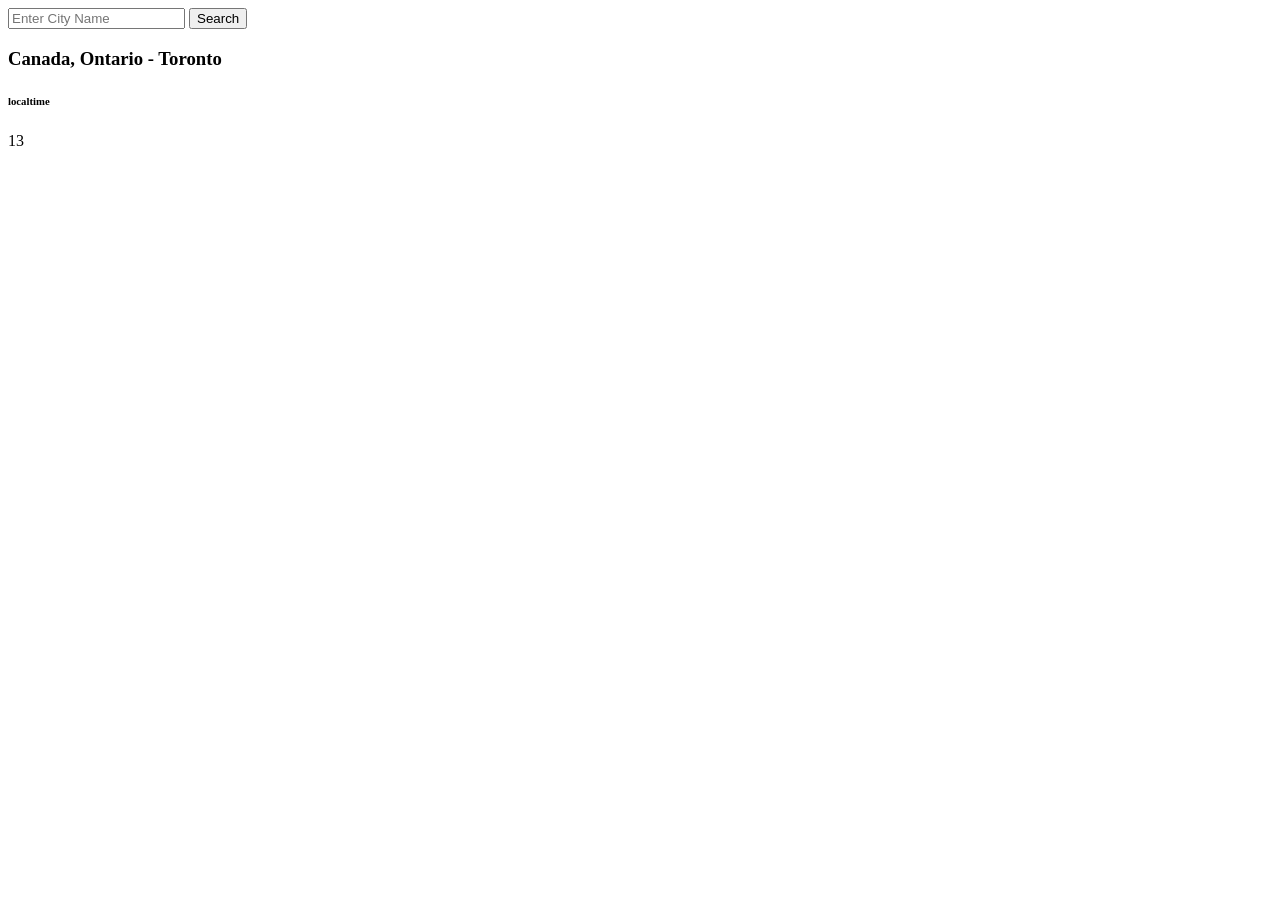
==== weather-app/index.html @ ab496fe7 "fetching data using async-await" ====
<!DOCTYPE html>
<html lang="en">
<head>
    <meta charset="UTF-8">
    <meta name="viewport" content="width=device-width, initial-scale=1.0">
    <title>Weather-App</title>
</head>
<body>
    <div>
        <input id="city-input" type="text" placeholder="Enter City Name">
        <button id="search-button">Search</button>
    </div>

    <div>
        <h3 id="city-name">Canada, Ontario - Toronto</h3>
        <h6 id="city-time">localtime</h6>
        <p id="city-temp">13</p>
    </div>

    <script src="script.js"></script>
</body>
</html>
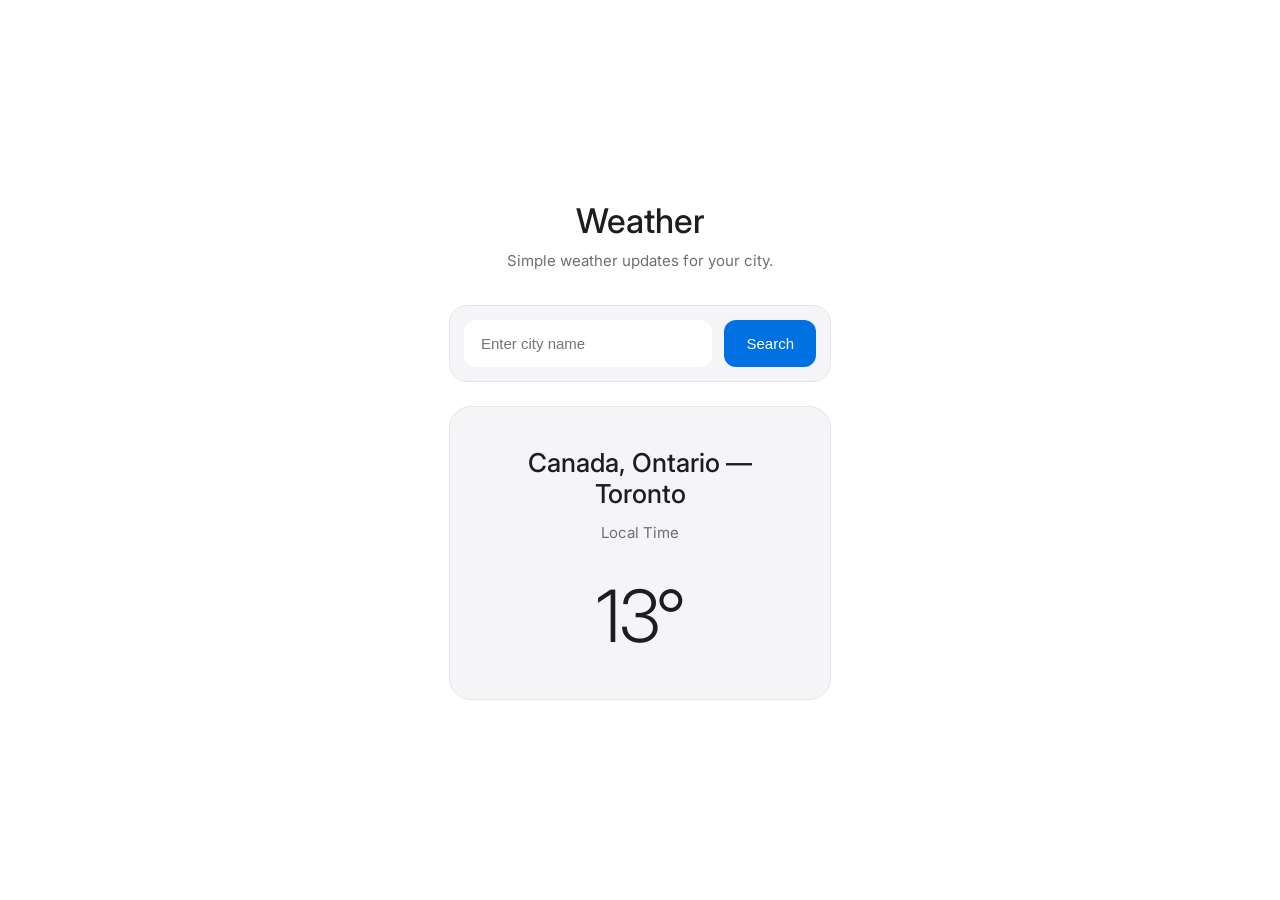
==== commit 66aa897f: "feat: redesign weather app with Apple-inspired UI" ====
--- a/weather-app/index.html
+++ b/weather-app/index.html
@@ -3,20 +3,57 @@
 <head>
     <meta charset="UTF-8">
     <meta name="viewport" content="width=device-width, initial-scale=1.0">
-    <title>Weather-App</title>
+    <title>Weather App</title>
+
+    <link rel="preconnect" href="https://fonts.googleapis.com">
+    <link rel="preconnect" href="https://fonts.gstatic.com" crossorigin>
+
+    <link href="https://fonts.googleapis.com/css2?family=Inter:wght@300;400;500&display=swap" rel="stylesheet">
+
+    <link rel="stylesheet" href="style.css">
 </head>
 <body>
-    <div>
-        <input id="city-input" type="text" placeholder="Enter City Name">
-        <button id="search-button">Search</button>
-    </div>
 
-    <div>
-        <h3 id="city-name">Canada, Ontario - Toronto</h3>
-        <h6 id="city-time">localtime</h6>
-        <p id="city-temp">13</p>
-    </div>
+    <main class="container">
+
+        <h1 class="title">Weather</h1>
+        <p class="subtitle">
+            Simple weather updates for your city.
+        </p>
+
+        <div class="search-card">
+
+            <input
+                id="city-input"
+                type="text"
+                placeholder="Enter city name"
+            >
+
+            <button id="search-button">
+                Search
+            </button>
+
+        </div>
+
+        <div class="weather-card">
+
+            <h2 id="city-name">
+                Canada, Ontario — Toronto
+            </h2>
+
+            <p id="city-time">
+                Local Time
+            </p>
+
+            <h1 id="city-temp">
+                13°
+            </h1>
+
+        </div>
+
+    </main>
 
     <script src="script.js"></script>
+
 </body>
 </html>
--- a/weather-app/style.css
+++ b/weather-app/style.css
@@ -0,0 +1,189 @@
+*{
+    margin:0;
+    padding:0;
+    box-sizing:border-box;
+}
+
+body{
+
+    font-family:Inter,sans-serif;
+
+    background:#ffffff;
+
+    color:#1d1d1f;
+
+    display:flex;
+
+    justify-content:center;
+
+    align-items:center;
+
+    min-height:100vh;
+
+}
+
+.container{
+
+    width:100%;
+
+    max-width:430px;
+
+    padding:24px;
+
+}
+
+.title{
+
+    font-size:34px;
+
+    font-weight:500;
+
+    text-align:center;
+
+    margin-bottom:8px;
+
+}
+
+.subtitle{
+
+    color:#6e6e73;
+
+    text-align:center;
+
+    font-size:15px;
+
+    margin-bottom:32px;
+
+    line-height:1.6;
+
+}
+
+.search-card{
+
+    display:flex;
+
+    gap:12px;
+
+    background:#f5f5f7;
+
+    padding:14px;
+
+    border-radius:18px;
+
+    border:1px solid #e5e5e7;
+
+    margin-bottom:24px;
+
+}
+
+#city-input{
+
+    flex:1;
+
+    border:none;
+
+    outline:none;
+
+    background:white;
+
+    border-radius:12px;
+
+    padding:14px 16px;
+
+    font-size:15px;
+
+    transition:.25s;
+
+    border:1px solid transparent;
+
+}
+
+#city-input:focus{
+
+    border-color:#0071e3;
+
+}
+
+#search-button{
+
+    border:none;
+
+    cursor:pointer;
+
+    padding:0 22px;
+
+    border-radius:12px;
+
+    background:#0071e3;
+
+    color:white;
+
+    font-size:15px;
+
+    font-weight:500;
+
+    transition:.25s;
+
+}
+
+#search-button:hover{
+
+    background:#0062c5;
+
+}
+
+.weather-card{
+
+    background:#f5f5f7;
+
+    border-radius:22px;
+
+    border:1px solid #e5e5e7;
+
+    padding:40px 30px;
+
+    text-align:center;
+
+    transition:.3s;
+
+}
+
+.weather-card:hover{
+
+    transform:translateY(-4px);
+
+    box-shadow:
+
+    0 12px 30px rgba(0,0,0,.06);
+
+}
+
+#city-name{
+
+    font-size:26px;
+
+    font-weight:500;
+
+    margin-bottom:14px;
+
+}
+
+#city-time{
+
+    color:#6e6e73;
+
+    font-size:15px;
+
+    margin-bottom:30px;
+
+}
+
+#city-temp{
+
+    font-size:72px;
+
+    font-weight:300;
+
+    letter-spacing:-2px;
+
+}
